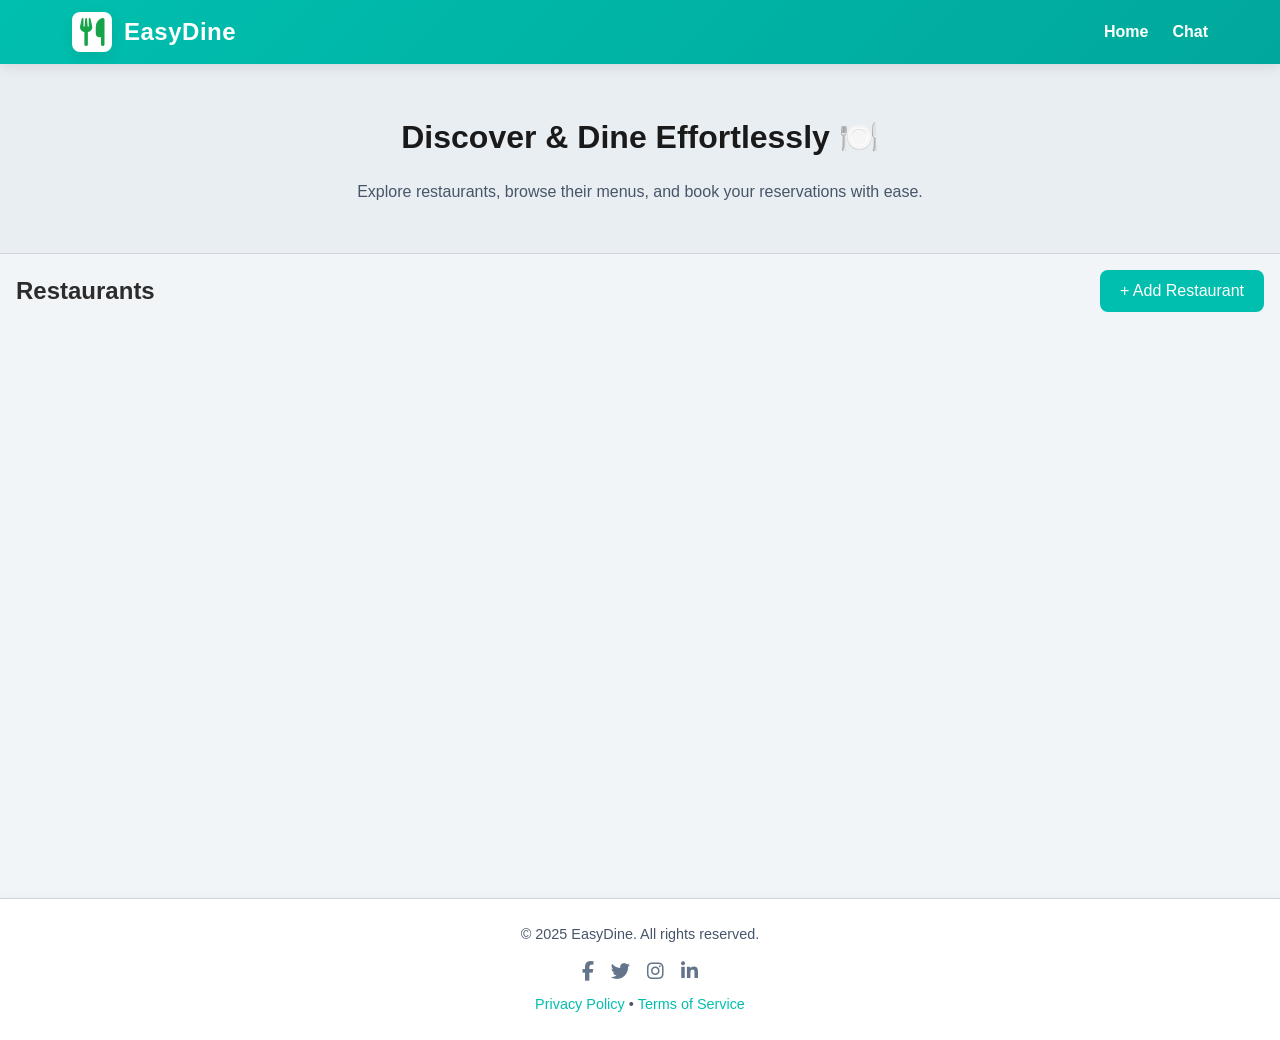
==== frontend/index.html @ e1ac625e "Initial commit" ====
<!DOCTYPE html>
<html lang="en">

<head>
  <meta charset="utf-8" />
  <meta name="viewport" content="width=device-width,initial-scale=1" />
  <title>EasyDine</title>

  <link rel="stylesheet" href="https://cdnjs.cloudflare.com/ajax/libs/font-awesome/6.5.0/css/all.min.css" />
  <link rel="stylesheet" href="./styles/main.css" />
</head>

<body>
  <header>
    <div class="header-container">
      <div class="logo">
        <i class="fa-solid logo-img fa-utensils"></i>
        <h1>EasyDine</h1>
      </div>
      <nav>
        <ul class="nav-links">
          <li><a href="#">Home</a></li>
          <li><a href="./pages/chat.html">Chat</a></li>
        </ul>
      </nav>
    </div>
  </header>

  <main class="content">
    <section class="hero">
      <h2>Discover & Dine Effortlessly 🍽️</h2>
      <p>Explore restaurants, browse their menus, and book your reservations with ease.</p>
    </section>

    <div class="action-bar">
      <h2>Restaurants</h2>
      <button id="add-restaurant-btn">+ Add Restaurant</button>
    </div>

    <div id="restaurants" class="restaurants-grid">
      <!-- Restaurants render here -->
    </div>
  </main>

  <!-- Restaurant Creation Modal -->
  <div id="restaurant-modal" class="modal hidden">
    <div class="modal-content">
      <h3>Add New Restaurant</h3>
      <form id="restaurant-form">
        <label>Name</label>
        <input type="text" id="resto-name" required placeholder="Restaurant Name" />

        <label>Location</label>
        <input type="text" id="resto-location" required placeholder="City or Address" />

        <label>Cuisine Type</label>
        <input type="text" id="resto-cuisine" required placeholder="e.g., Italian, Indian" />

        <label>Rating</label>
        <input type="number" step="0.1" min="0" max="5" id="resto-rating" placeholder="4.5" />

        <div class="modal-actions">
          <button type="submit">Save</button>
          <button type="button" id="cancel-modal-btn" class="cancel">Cancel</button>
        </div>
      </form>
    </div>
  </div>

  <footer>
    <div class="footer-content">
      <div>© 2025 EasyDine. All rights reserved.</div>
      <div class="footer-icons">
        <i class="fa-brands fa-facebook-f"></i>
        <i class="fa-brands fa-twitter"></i>
        <i class="fa-brands fa-instagram"></i>
        <i class="fa-brands fa-linkedin-in"></i>
      </div>
      <div>
        <a href="#">Privacy Policy</a> • <a href="#">Terms of Service</a>
      </div>
    </div>
  </footer>

  <!-- Edit Restaurant Modal -->
<div id="editModal" class="modal-overlay" style="display:none;">
  <div class="modal-content">
    <h2>Edit Restaurant</h2>
    <form id="editForm">     
      <label>Name</label>
      <input type="text" id="edit-name" required />

      <label>Location</label>
      <input type="text" id="edit-location" required />

      <label>Cuisine Type</label>
      <input type="text" id="edit-cuisine" required />

      <label>Rating</label>
      <input type="number" id="edit-rating" step="0.1" min="0" max="5" />

      <div class="modal-actions">
        <button type="submit" class="save-btn">Save</button>
        <button type="button" class="cancel-btn">Cancel</button>
      </div>
    </form>
  </div>
</div>

  <script type="module" src="./scripts/main.js"></script>
</body>

</html>
---- frontend/styles/main.css ----
/* CSS variables for colors and common values */
:root {
  /* Backgrounds & Surfaces */
  --color-bg: #f2f5f7;
  --color-surface: #ffffff;
  --color-assistant-bg: #e9eef2;
  --color-muted-2: #f4f5f7;

  /* Text Colors */
  --color-text: #2c2c2c;
  --color-text-strong: #111111;
  --color-heading: #1a1a1a;
  --color-muted: #64748b;
  /* slightly bluish for elegance */
  --color-muted-dark: #475569;

  /* Primary / Accent Colors */
  --color-primary: #00bfae;
  --color-primary-soft: #00a89b;
  --color-accent: #16a34a;
  /* fresh green accent */
  --color-success: #22c55e;

  /* Border & Shadow */
  --color-border: #d1d5db;
  --color-border-light: #e5e7eb;
  --shadow-1: 0 4px 14px rgba(0, 0, 0, 0.08);

  /* Misc */
  --color-white: #ffffff;
}

* {
  margin: 0;
  padding: 0;
  box-sizing: border-box;
  scrollbar-width: thin;
  scrollbar-color: var(--color-primary) var(--color-muted-2);
}

::-webkit-scrollbar {
  width: 10px;
  height: 10px;
}

::-webkit-scrollbar-track {
  background: var(--color-muted-2);
  border-radius: 10px;
}

::-webkit-scrollbar-thumb {
  background-color: var(--color-primary);
  border-radius: 10px;
  border: 2px solid var(--color-border);
  transition: background-color 0.3s ease;
}

::-webkit-scrollbar-thumb:hover {
  background-color: var(--color-primary-soft);
}

html {
  scroll-behavior: smooth;
}

body {
  font-family: Arial, sans-serif;
  line-height: 1.6;
  height: 100svh;
  background-color: var(--color-bg);
  color: var(--color-text);
  overflow: auto;
}

/* Header styles */
header {
  background: linear-gradient(135deg, var(--color-primary), var(--color-primary-soft));
  color: var(--color-white);
  position: sticky;
  top: 0;
  width: 100%;
  z-index: 1000;
  box-shadow: 0 4px 12px rgba(0, 0, 0, 0.08);
}

.header-container {
  max-width: 1200px;
  margin: 0 auto;
  padding: 0.75rem 2rem;
  display: flex;
  align-items: center;
  justify-content: space-between;
}

/* Logo / Branding */
.logo {
  display: flex;
  align-items: center;
  gap: 0.75rem;
}

.logo-img {
  width: 40px;
  height: 40px;
  font-size: 28px;
  border-radius: 8px;
  color: var(--color-accent);
  background-color: var(--color-white);
  object-fit: contain;
  display: grid;
  place-items: center;
  box-shadow: var(--shadow-1);
}

.logo h1 {
  font-size: 1.5rem;
  font-weight: 700;
  letter-spacing: 0.5px;
}

/* Navigation Links */
nav ul.nav-links {
  list-style: none;
  display: flex;
  gap: 1.5rem;
}

nav ul.nav-links li a {
  text-decoration: none;
  color: var(--color-white);
  font-weight: 600;
  font-size: 1rem;
  position: relative;
  padding: 0.25rem 0;
  transition: color 0.3s ease;
}

/* Hover underline animation */
nav ul.nav-links li a::after {
  content: '';
  position: absolute;
  left: 0;
  bottom: -4px;
  width: 0;
  height: 2px;
  background-color: var(--color-white);
  transition: width 0.3s ease;
}

nav ul.nav-links li a:hover::after {
  width: 100%;
}

/* Main content styles */
main {
  min-height: calc(100vh - 66px);
  display: flex;
  flex-direction: column;
  background-color: var(--color-bg);
}

.hero {
  text-align: center;
  padding: 3rem 1rem;
  background: var(--color-assistant-bg);
  border-bottom: 1px solid var(--color-border);
}

.hero h2 {
  color: var(--color-heading);
  font-size: 2rem;
  margin-bottom: 1rem;
}

.hero p {
  color: var(--color-muted-dark);
  font-size: 1rem;
  max-width: 600px;
  margin: 0 auto;
}

.content {
  max-width: 1440px;
  margin: auto;
}

.action-bar {
  display: flex;
  justify-content: space-between;
  align-items: center;
  padding: 1rem;
}

button {
  background-color: var(--color-primary);
  color: var(--color-white);
  border: none;
  padding: 0.75rem 1.25rem;
  border-radius: 0.5rem;
  cursor: pointer;
  font-size: 1rem;
  transition: background-color 0.2s;
}

button:hover {
  background-color: var(--color-primary-soft);
}

.restaurants-grid {
  display: grid;
  padding: 1rem 2rem;
  grid-template-columns: repeat(auto-fill, minmax(330px, 1fr));
  gap: 1.5rem;
}

.restaurant-card {
  background-color: var(--color-surface);
  border-radius: 1rem;
  box-shadow: var(--shadow-1);
  padding: 1.2rem;
  transition: all 0.25s ease;
  cursor: pointer;
  display: flex;
  flex-direction: column;
  justify-content: space-between;
}

.restaurant-card:hover {
  transform: translateY(-0.3rem);
  box-shadow: 0 6px 16px rgba(0, 0, 0, 0.12);
}

.restaurant-header {
  display: flex;
  justify-content: space-between;
  align-items: center;
  margin-bottom: 0.6rem;
}

.restaurant-name {
  font-size: 1.2rem;
  color: var(--color-heading);
  font-weight: 600;
  display: flex;
  align-items: center;
  gap: 0.5rem;
}

.restaurant-rating {
  background-color: var(--color-accent);
  color: var(--color-white);
  padding: 0.3rem 0.7rem;
  border-radius: 1rem;
  font-weight: 600;
  font-size: 0.9rem;
  display: flex;
  align-items: center;
  gap: 0.3rem;
  box-shadow: inset 0 0 4px rgba(255, 255, 255, 0.3);
}

.restaurant-details {
  margin-top: 0.5rem;
}

.restaurant-info {
  color: var(--color-muted-dark);
  font-size: 0.95rem;
  margin-top: 0.4rem;
  display: flex;
  align-items: center;
  gap: 0.5rem;
}

.restaurant-info i {
  color: var(--color-primary);
  font-size: 1rem;
}

.details {
  margin-top: 2rem;
  padding: 1.5rem;
  background: var(--color-surface);
  border-radius: 0.75rem;
  box-shadow: var(--shadow-1);
}

.details h3 {
  margin-bottom: 0.5rem;
  color: var(--color-heading);
}

.restaurant-actions {
  display: flex;
  gap: 8px;
  margin-top: 10px;
}

.restaurant-actions button {
  background-color: #f5f5f5;
  color: var(--color-text);
  border: none;
  padding: 6px 10px;
  border-radius: 6px;
  cursor: pointer;
  font-size: 0.9em;
  transition: background-color 0.2s;
}

.restaurant-actions .edit-btn:hover {
  background-color: #ffca28;
}

.restaurant-actions .delete-btn:hover {
  background-color: #ef5350;
  color: white;
}

.modal-overlay {
  position: fixed;
  top: 0;
  left: 0;
  width: 100%;
  height: 100%;
  background: rgba(0,0,0,0.5);
  display: flex;
  align-items: center;
  justify-content: center;
  z-index: 1000;
}

.modal-content {
  background: white;
  padding: 20px 25px;
  border-radius: 10px;
  width: 350px;
  box-shadow: 0 4px 12px rgba(0,0,0,0.2);
  animation: fadeIn 0.2s ease-in;
}

.modal-content h2 {
  margin-bottom: 15px;
  text-align: center;
}

.modal-content label {
  font-weight: bold;
  margin-top: 10px;
  display: block;
}

.modal-content input {
  width: 100%;
  padding: 6px 8px;
  margin-top: 4px;
  border: 1px solid #ccc;
  border-radius: 5px;
}

.modal-actions {
  display: flex;
  justify-content: space-between;
  margin-top: 20px;
}

.save-btn, .cancel-btn {
  padding: 8px 12px;
  border: none;
  border-radius: 6px;
  cursor: pointer;
}

.save-btn {
  background-color: #4CAF50;
  color: white;
}

.cancel-btn {
  background-color: #ccc;
}

@keyframes fadeIn {
  from { opacity: 0; transform: scale(0.95); }
  to { opacity: 1; transform: scale(1); }
}

.modal {
  position: fixed;
  top: 0;
  left: 0;
  width: 100%;
  height: 100%;
  background-color: rgba(0, 0, 0, 0.4);
  display: flex;
  justify-content: center;
  align-items: center;
  z-index: 100;
}

.modal-content {
  background-color: var(--color-surface);
  padding: 2rem;
  border-radius: 0.75rem;
  box-shadow: var(--shadow-1);
  width: 90%;
  max-width: 400px;
}

.modal-content h3 {
  margin-bottom: 1rem;
  color: var(--color-heading);
}

.modal-content label {
  display: block;
  margin-top: 0.75rem;
  font-size: 0.9rem;
  color: var(--color-muted-dark);
}

.modal-content input,
.modal-content textarea {
  width: 100%;
  padding: 0.5rem;
  margin-top: 0.25rem;
  border: 1px solid var(--color-border);
  border-radius: 0.4rem;
}

.modal-actions {
  display: flex;
  justify-content: flex-end;
  margin-top: 1.5rem;
  gap: 1rem;
}

.modal-actions .cancel {
  background-color: var(--color-muted);
}

.hidden {
  display: none;
}

/* ===== Footer Styles ===== */
footer {
  background-color: var(--color-surface);
  color: var(--color-muted-dark);
  border-top: 1px solid var(--color-border);
  text-align: center;
  padding: 1.5rem 0;
  font-size: 0.9rem;
  box-shadow: var(--shadow-1);
}

footer a {
  color: var(--color-primary);
  text-decoration: none;
  font-weight: 500;
  transition: color 0.3s ease;
}

footer a:hover {
  color: var(--color-primary-soft);
}

footer .footer-content {
  display: flex;
  flex-direction: column;
  align-items: center;
  gap: 0.5rem;
}

footer .footer-icons {
  margin-top: 0.5rem;
}

footer .footer-icons i {
  margin: 0 0.4rem;
  font-size: 1.2rem;
  color: var(--color-muted);
  transition: color 0.3s ease, transform 0.3s ease;
  cursor: pointer;
}

footer .footer-icons i:hover {
  color: var(--color-primary);
  transform: translateY(-2px);
}
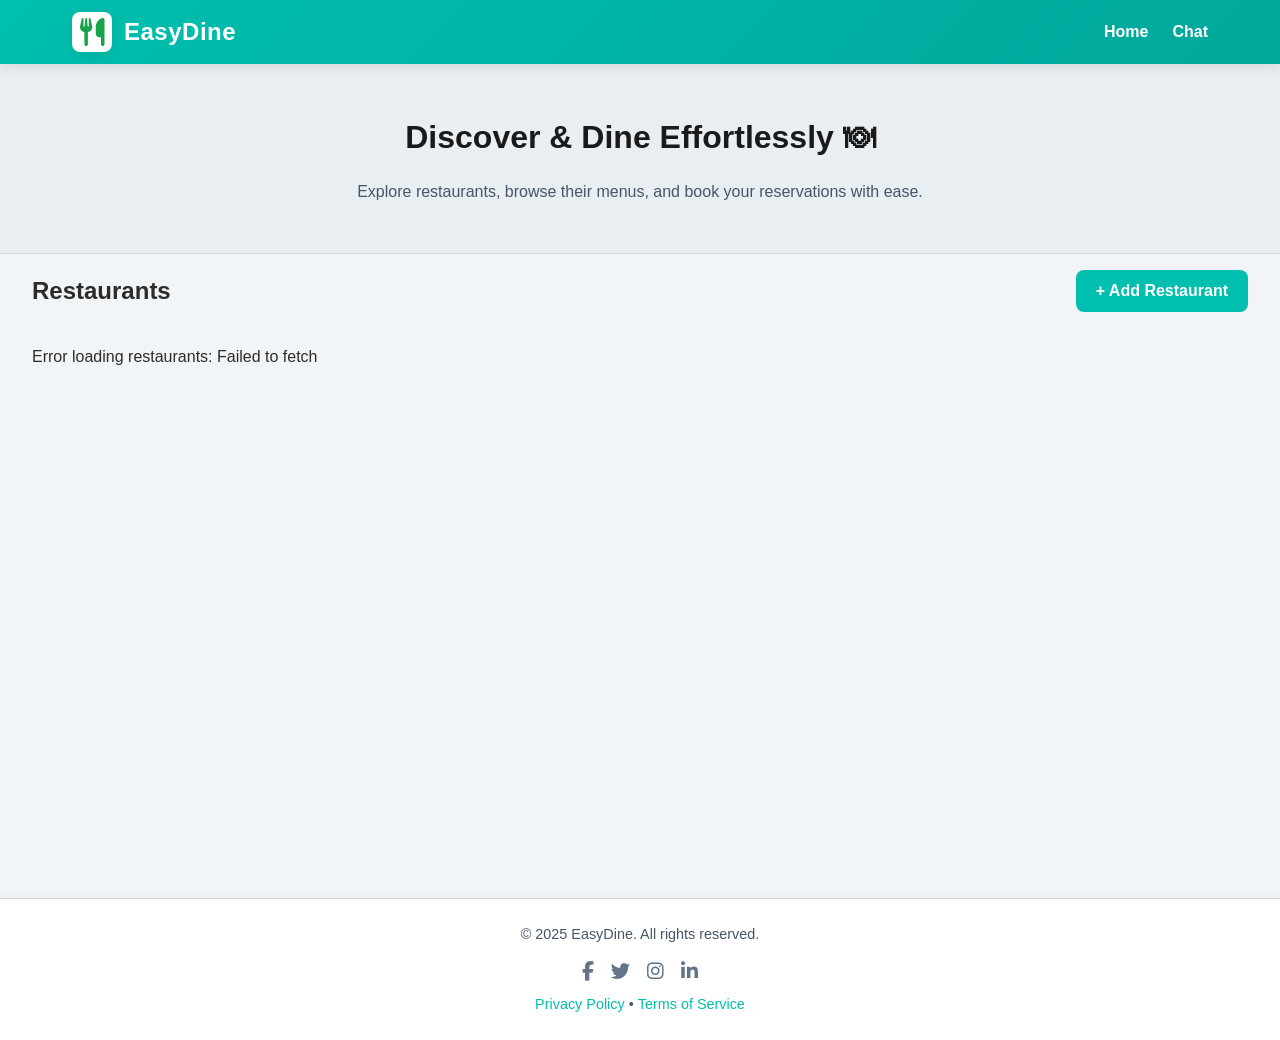
==== commit 13e59e23: "initial commit" ====
--- a/frontend/index.html
+++ b/frontend/index.html
@@ -13,13 +13,13 @@
 <body>
   <header>
     <div class="header-container">
-      <div class="logo">
+      <a href="/" class="logo">
         <i class="fa-solid logo-img fa-utensils"></i>
         <h1>EasyDine</h1>
-      </div>
+      </a>
       <nav>
         <ul class="nav-links">
-          <li><a href="#">Home</a></li>
+          <li><a href="./index.html">Home</a></li>
           <li><a href="./pages/chat.html">Chat</a></li>
         </ul>
       </nav>
@@ -28,7 +28,7 @@
 
   <main class="content">
     <section class="hero">
-      <h2>Discover & Dine Effortlessly 🍽️</h2>
+      <h2>Discover & Dine Effortlessly 🍽</h2>
       <p>Explore restaurants, browse their menus, and book your reservations with ease.</p>
     </section>
 
@@ -38,11 +38,9 @@
     </div>
 
     <div id="restaurants" class="restaurants-grid">
-      <!-- Restaurants render here -->
-    </div>
+      </div>
   </main>
 
-  <!-- Restaurant Creation Modal -->
   <div id="restaurant-modal" class="modal hidden">
     <div class="modal-content">
       <h3>Add New Restaurant</h3>
@@ -82,32 +80,6 @@
     </div>
   </footer>
 
-  <!-- Edit Restaurant Modal -->
-<div id="editModal" class="modal-overlay" style="display:none;">
-  <div class="modal-content">
-    <h2>Edit Restaurant</h2>
-    <form id="editForm">     
-      <label>Name</label>
-      <input type="text" id="edit-name" required />
-
-      <label>Location</label>
-      <input type="text" id="edit-location" required />
-
-      <label>Cuisine Type</label>
-      <input type="text" id="edit-cuisine" required />
-
-      <label>Rating</label>
-      <input type="number" id="edit-rating" step="0.1" min="0" max="5" />
-
-      <div class="modal-actions">
-        <button type="submit" class="save-btn">Save</button>
-        <button type="button" class="cancel-btn">Cancel</button>
-      </div>
-    </form>
-  </div>
-</div>
-
-  <script type="module" src="./scripts/main.js"></script>
+ <script type="module" src="./scripts/main.js"></script>
 </body>
-
 </html>
--- a/frontend/styles/main.css
+++ b/frontend/styles/main.css
@@ -97,6 +97,8 @@
   display: flex;
   align-items: center;
   gap: 0.75rem;
+  text-decoration: none;
+  color: var(--color-white);
 }
 
 .logo-img {
@@ -182,16 +184,18 @@
 .content {
   max-width: 1440px;
   margin: auto;
+  width: 100%;
 }
 
 .action-bar {
   display: flex;
   justify-content: space-between;
   align-items: center;
-  padding: 1rem;
-}
-
-button {
+  padding: 1rem 2rem;
+}
+
+button,
+#add-restaurant-btn {
   background-color: var(--color-primary);
   color: var(--color-white);
   border: none;
@@ -199,10 +203,12 @@
   border-radius: 0.5rem;
   cursor: pointer;
   font-size: 1rem;
+  font-weight: 600;
   transition: background-color 0.2s;
 }
 
-button:hover {
+button:hover,
+#add-restaurant-btn:hover {
   background-color: var(--color-primary-soft);
 }
 
@@ -275,6 +281,8 @@
 .restaurant-info i {
   color: var(--color-primary);
   font-size: 1rem;
+  width: 16px;
+  text-align: center;
 }
 
 .details {
@@ -464,14 +472,14 @@
   color: var(--color-primary-soft);
 }
 
-footer .footer-content {
+.footer-content {
   display: flex;
   flex-direction: column;
   align-items: center;
   gap: 0.5rem;
 }
 
-footer .footer-icons {
+.footer-icons {
   margin-top: 0.5rem;
 }
 
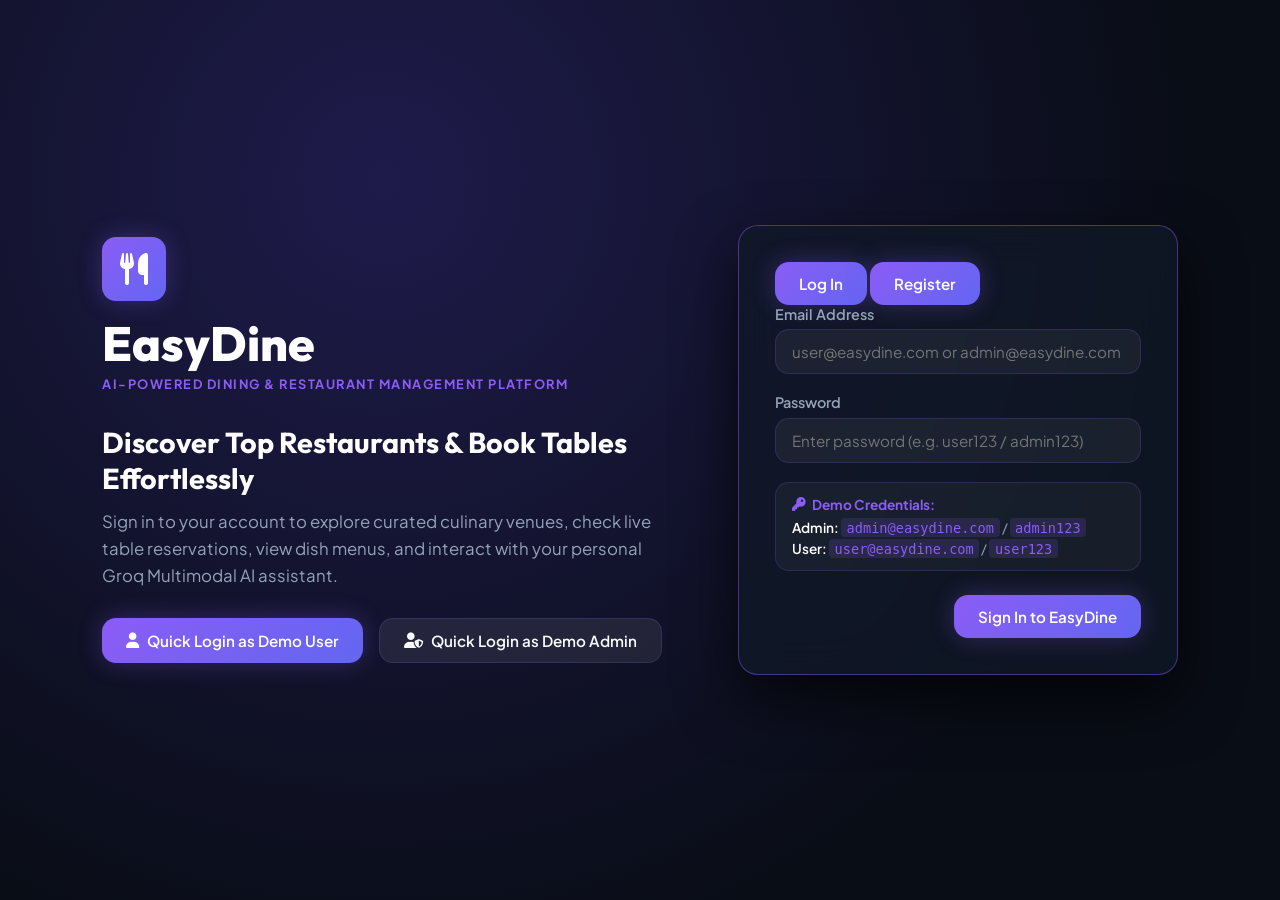
==== commit 52112f4d: "Migrate Google ADK to Groq API, add Left Sidebar Dashboard, Landing Gate Auth, Multimodal Voice Chat" ====
--- a/frontend/index.html
+++ b/frontend/index.html
@@ -3,83 +3,422 @@
 
 <head>
   <meta charset="utf-8" />
-  <meta name="viewport" content="width=device-width,initial-scale=1" />
-  <title>EasyDine</title>
+  <meta name="viewport" content="width=device-width, initial-scale=1" />
+  <title>EasyDine — Discover, Reserve & Dine with AI</title>
+
+  <!-- Google Fonts -->
+  <link rel="preconnect" href="https://fonts.googleapis.com">
+  <link rel="preconnect" href="https://fonts.gstatic.com" crossorigin>
+  <link href="https://fonts.googleapis.com/css2?family=Outfit:wght@400;500;600;700;800&family=Plus+Jakarta+Sans:wght@400;500;600;700&display=swap" rel="stylesheet">
 
   <link rel="stylesheet" href="https://cdnjs.cloudflare.com/ajax/libs/font-awesome/6.5.0/css/all.min.css" />
   <link rel="stylesheet" href="./styles/main.css" />
 </head>
 
-<body>
-  <header>
-    <div class="header-container">
-      <a href="/" class="logo">
-        <i class="fa-solid logo-img fa-utensils"></i>
+<body class="dashboard-body">
+
+  <!-- ==================== 1. LANDING & LOGIN ENTRANCE GATE ==================== -->
+  <div id="landing-gate-section" class="landing-gate-container">
+    <div class="landing-hero-content">
+      <div class="landing-brand">
+        <div class="logo-icon-wrapper large-logo">
+          <i class="fa-solid fa-utensils logo-img"></i>
+        </div>
         <h1>EasyDine</h1>
-      </a>
-      <nav>
-        <ul class="nav-links">
-          <li><a href="./index.html">Home</a></li>
-          <li><a href="./pages/chat.html">Chat</a></li>
-        </ul>
-      </nav>
+        <p class="landing-tagline">AI-POWERED DINING & RESTAURANT MANAGEMENT PLATFORM</p>
+      </div>
+
+      <div class="landing-intro">
+        <h2>Discover Top Restaurants & Book Tables Effortlessly</h2>
+        <p>Sign in to your account to explore curated culinary venues, check live table reservations, view dish menus, and interact with your personal Groq Multimodal AI assistant.</p>
+        
+        <div class="quick-demo-buttons">
+          <button type="button" id="quick-demo-user-btn" class="btn-primary">
+            <i class="fa-solid fa-user"></i> Quick Login as Demo User
+          </button>
+          <button type="button" id="quick-demo-admin-btn" class="btn-secondary">
+            <i class="fa-solid fa-user-shield"></i> Quick Login as Demo Admin
+          </button>
+        </div>
+      </div>
     </div>
-  </header>
-
-  <main class="content">
-    <section class="hero">
-      <h2>Discover & Dine Effortlessly 🍽</h2>
-      <p>Explore restaurants, browse their menus, and book your reservations with ease.</p>
-    </section>
-
-    <div class="action-bar">
-      <h2>Restaurants</h2>
-      <button id="add-restaurant-btn">+ Add Restaurant</button>
-    </div>
-
-    <div id="restaurants" class="restaurants-grid">
-      </div>
-  </main>
-
-  <div id="restaurant-modal" class="modal hidden">
-    <div class="modal-content">
-      <h3>Add New Restaurant</h3>
-      <form id="restaurant-form">
-        <label>Name</label>
-        <input type="text" id="resto-name" required placeholder="Restaurant Name" />
-
-        <label>Location</label>
-        <input type="text" id="resto-location" required placeholder="City or Address" />
-
-        <label>Cuisine Type</label>
-        <input type="text" id="resto-cuisine" required placeholder="e.g., Italian, Indian" />
-
-        <label>Rating</label>
-        <input type="number" step="0.1" min="0" max="5" id="resto-rating" placeholder="4.5" />
-
+
+    <!-- Embedded Auth Card -->
+    <div class="landing-auth-card">
+      <div class="auth-tabs">
+        <button type="button" id="gate-tab-login" class="auth-tab active">Log In</button>
+        <button type="button" id="gate-tab-signup" class="auth-tab">Register</button>
+      </div>
+
+      <!-- Login Form -->
+      <form id="gate-login-form">
+        <div class="form-group">
+          <label for="gate-login-email">Email Address</label>
+          <input type="email" id="gate-login-email" required placeholder="user@easydine.com or admin@easydine.com" />
+        </div>
+        <div class="form-group">
+          <label for="gate-login-password">Password</label>
+          <input type="password" id="gate-login-password" required placeholder="Enter password (e.g. user123 / admin123)" />
+        </div>
+        <div class="demo-credentials-box">
+          <div class="cred-title"><i class="fa-solid fa-key"></i> Demo Credentials:</div>
+          <div class="cred-row">
+            <span class="cred-label">Admin:</span> <code>admin@easydine.com</code> / <code>admin123</code>
+          </div>
+          <div class="cred-row">
+            <span class="cred-label">User:</span> <code>user@easydine.com</code> / <code>user123</code>
+          </div>
+        </div>
         <div class="modal-actions">
-          <button type="submit">Save</button>
-          <button type="button" id="cancel-modal-btn" class="cancel">Cancel</button>
+          <button type="submit" class="btn-primary w-100">Sign In to EasyDine</button>
+        </div>
+      </form>
+
+      <!-- Signup Form -->
+      <form id="gate-signup-form" class="hidden">
+        <div class="form-group">
+          <label for="gate-signup-name">Full Name</label>
+          <input type="text" id="gate-signup-name" required placeholder="John Doe" />
+        </div>
+        <div class="form-group">
+          <label for="gate-signup-email">Email Address</label>
+          <input type="email" id="gate-signup-email" required placeholder="your.email@domain.com" />
+        </div>
+        <div class="form-group">
+          <label for="gate-signup-password">Password</label>
+          <input type="password" id="gate-signup-password" required placeholder="Choose password" />
+        </div>
+        <div class="form-group">
+          <label for="gate-signup-role">Account Type</label>
+          <select id="gate-signup-role" class="form-select">
+            <option value="user">User (Customer & Diner)</option>
+            <option value="admin">Admin (Restaurant Manager)</option>
+          </select>
+        </div>
+        <div class="modal-actions">
+          <button type="submit" class="btn-primary w-100">Create Account</button>
         </div>
       </form>
     </div>
   </div>
 
-  <footer>
-    <div class="footer-content">
-      <div>© 2025 EasyDine. All rights reserved.</div>
-      <div class="footer-icons">
-        <i class="fa-brands fa-facebook-f"></i>
-        <i class="fa-brands fa-twitter"></i>
-        <i class="fa-brands fa-instagram"></i>
-        <i class="fa-brands fa-linkedin-in"></i>
-      </div>
-      <div>
-        <a href="#">Privacy Policy</a> • <a href="#">Terms of Service</a>
-      </div>
+
+  <!-- ==================== 2. MAIN DASHBOARD WORKSPACE (AUTHENTICATED) ==================== -->
+  <div id="dashboard-workspace-wrapper" class="dashboard-container hidden">
+    
+    <!-- Persistent Left Sidebar Navigation -->
+    <aside class="dashboard-sidebar">
+      <div class="sidebar-brand">
+        <div class="logo-icon-wrapper">
+          <i class="fa-solid fa-utensils logo-img"></i>
+        </div>
+        <div class="brand-text">
+          <h1>EasyDine</h1>
+          <span class="brand-tag">DINE & AI MANAGER</span>
+        </div>
+      </div>
+
+      <nav class="sidebar-menu">
+        <div class="menu-label">MAIN NAVIGATION</div>
+        <button class="sidebar-nav-btn active" data-tab="tab-overview">
+          <i class="fa-solid fa-gauge-high"></i>
+          <span>Dashboard</span>
+        </button>
+        <button class="sidebar-nav-btn" data-tab="tab-restaurants">
+          <i class="fa-solid fa-utensils"></i>
+          <span>Restaurants</span>
+        </button>
+        <button class="sidebar-nav-btn" data-tab="tab-bookings">
+          <i class="fa-solid fa-calendar-days"></i>
+          <span>Bookings</span>
+        </button>
+        <button class="sidebar-nav-btn" data-tab="tab-analytics">
+          <i class="fa-solid fa-chart-pie"></i>
+          <span>Analytics</span>
+        </button>
+
+        <div class="menu-label" style="margin-top: 1.5rem;">AI INTEGRATION</div>
+        <a href="./pages/chat.html" class="sidebar-nav-btn sidebar-ai-btn">
+          <i class="fa-solid fa-comments"></i>
+          <span>AI Assistant</span>
+          <span class="pulse-dot"></span>
+        </a>
+      </nav>
+
+      <!-- Sidebar User Profile Footer -->
+      <div class="sidebar-footer">
+        <div id="auth-nav-container">
+          <!-- Auth Badge loaded dynamically -->
+        </div>
+      </div>
+    </aside>
+
+    <!-- Main Workspace Container -->
+    <main class="dashboard-workspace">
+      
+      <!-- Top Workspace Bar -->
+      <header class="top-bar">
+        <div class="top-bar-title">
+          <h2 id="current-view-title">Overview Dashboard</h2>
+          <span class="top-bar-sub" id="current-view-sub">Real-time restaurant metrics & reservations</span>
+        </div>
+        <div class="top-bar-actions" style="display: flex; gap: 0.75rem; align-items: center;">
+          <div id="top-bar-auth-container">
+            <!-- Rendered dynamically -->
+          </div>
+          <button id="add-restaurant-btn" class="btn-primary admin-only" style="display: none;">
+            <i class="fa-solid fa-plus"></i> Add Restaurant
+          </button>
+        </div>
+      </header>
+
+      <!-- Tab Pane 1: Overview Dashboard -->
+      <section id="tab-overview" class="tab-pane active">
+        <div class="hero-banner">
+          <div class="hero-content">
+            <div class="hero-badge"><i class="fa-solid fa-sparkles"></i> AI Powered Assistant Ready</div>
+            <h2>Welcome to EasyDine Executive Suite</h2>
+            <p>Monitor dining operations, explore culinary venues, check live table bookings, and leverage conversational AI.</p>
+          </div>
+        </div>
+
+        <div class="stats-row">
+          <div class="stat-card">
+            <div class="stat-icon icon-violet"><i class="fa-solid fa-store"></i></div>
+            <div class="stat-info">
+              <span class="stat-value" id="stat-resto-count">--</span>
+              <span class="stat-label">Restaurants</span>
+            </div>
+          </div>
+          <div class="stat-card">
+            <div class="stat-icon icon-emerald"><i class="fa-solid fa-calendar-check"></i></div>
+            <div class="stat-info">
+              <span class="stat-value" id="stat-bookings-count">--</span>
+              <span class="stat-label">Active Bookings</span>
+            </div>
+          </div>
+          <div class="stat-card">
+            <div class="stat-icon icon-amber"><i class="fa-solid fa-robot"></i></div>
+            <div class="stat-info">
+              <span class="stat-value">Groq Llama 3.3</span>
+              <span class="stat-label">Multimodal Voice AI</span>
+            </div>
+          </div>
+        </div>
+
+        <!-- Featured Restaurants Preview Grid -->
+        <div class="overview-section" style="margin-top: 2.5rem;">
+          <div class="section-heading-row">
+            <h3><i class="fa-solid fa-fire text-violet"></i> Featured Restaurants Overview</h3>
+            <button class="btn-secondary btn-sm" onclick="document.querySelector('.sidebar-nav-btn[data-tab=tab-restaurants]').click()">View All <i class="fa-solid fa-arrow-right"></i></button>
+          </div>
+          <div id="overview-restaurants" class="restaurants-grid" style="margin-top: 1rem;">
+            <!-- Rendered dynamically -->
+          </div>
+        </div>
+
+        <!-- Recent Bookings Preview Grid -->
+        <div class="overview-section" style="margin-top: 2.5rem;">
+          <div class="section-heading-row">
+            <h3><i class="fa-solid fa-calendar-days text-emerald"></i> Recent Bookings Preview</h3>
+            <button class="btn-secondary btn-sm" onclick="document.querySelector('.sidebar-nav-btn[data-tab=tab-bookings]').click()">View All <i class="fa-solid fa-arrow-right"></i></button>
+          </div>
+          <div id="overview-reservations" class="reservations-grid" style="margin-top: 1rem;">
+            <!-- Rendered dynamically -->
+          </div>
+        </div>
+      </section>
+
+      <!-- Tab Pane 2: Restaurants Directory -->
+      <section id="tab-restaurants" class="tab-pane hidden">
+        <div class="filter-bar">
+          <div class="search-input-wrapper">
+            <i class="fa-solid fa-magnifying-glass search-icon"></i>
+            <input type="text" id="restaurant-search-input" placeholder="Search restaurant by name, location, or cuisine..." />
+          </div>
+          <div class="cuisine-filter-group">
+            <button class="filter-pill active" data-cuisine="all">All Cuisines</button>
+            <button class="filter-pill" data-cuisine="Italian">Italian</button>
+            <button class="filter-pill" data-cuisine="Indian">Indian</button>
+            <button class="filter-pill" data-cuisine="Mexican">Mexican</button>
+            <button class="filter-pill" data-cuisine="Chinese">Chinese</button>
+          </div>
+        </div>
+
+        <div id="restaurants" class="restaurants-grid">
+          <!-- Restaurant cards loaded dynamically -->
+        </div>
+      </section>
+
+      <!-- Tab Pane 3: Bookings & Reservations -->
+      <section id="tab-bookings" class="tab-pane hidden">
+        <div class="action-bar" style="margin-bottom: 1.25rem; display: flex; justify-content: space-between; align-items: center; flex-wrap: wrap; gap: 1rem;">
+          <div class="section-intro">
+            <h3><i class="fa-solid fa-calendar-days text-emerald"></i> Table Reservations Suite</h3>
+            <p>Interactive table bookings directory, guest management & reservation schedule</p>
+          </div>
+          <button id="open-booking-modal-btn" class="btn-primary">
+            <i class="fa-solid fa-calendar-plus"></i> Book a New Table
+          </button>
+        </div>
+
+        <!-- Interactive Search & Filter Bar for Bookings -->
+        <div class="filter-bar" style="margin-bottom: 1.5rem;">
+          <div class="search-input-wrapper">
+            <i class="fa-solid fa-magnifying-glass search-icon"></i>
+            <input type="text" id="booking-search-input" placeholder="Search booking by guest name, ID, or venue..." />
+          </div>
+          <div class="cuisine-filter-group">
+            <button class="booking-filter-pill active" data-filter="all">All Bookings</button>
+            <button class="booking-filter-pill" data-filter="today">Today's Reservations</button>
+            <button class="booking-filter-pill" data-filter="upcoming">Upcoming</button>
+            <button class="booking-filter-pill" data-filter="large">Large Groups (4+)</button>
+          </div>
+        </div>
+
+        <div id="reservations-list-container" class="reservations-grid">
+          <!-- Reservation cards loaded dynamically -->
+        </div>
+      </section>
+
+      <!-- Tab Pane 4: System Analytics & Insights -->
+      <section id="tab-analytics" class="tab-pane hidden">
+        <div class="analytics-grid">
+          <div class="analytics-card">
+            <div class="analytics-card-header">
+              <i class="fa-solid fa-trophy text-amber"></i>
+              <h3>Top Rated Restaurant</h3>
+            </div>
+            <div class="analytics-card-body" id="analytics-top-rated">
+              <p class="placeholder-text">Loading insights...</p>
+            </div>
+          </div>
+
+          <div class="analytics-card">
+            <div class="analytics-card-header">
+              <i class="fa-solid fa-clock-rotate-left text-violet"></i>
+              <h3>Recently Added Venue</h3>
+            </div>
+            <div class="analytics-card-body" id="analytics-recent-resto">
+              <p class="placeholder-text">Loading insights...</p>
+            </div>
+          </div>
+
+          <div class="analytics-card">
+            <div class="analytics-card-header">
+              <i class="fa-solid fa-fire text-emerald"></i>
+              <h3>Category Highlight</h3>
+            </div>
+            <div class="analytics-card-body" id="analytics-category">
+              <p class="placeholder-text">Loading insights...</p>
+            </div>
+          </div>
+        </div>
+      </section>
+
+    </main>
+  </div>
+
+  <!-- Add Restaurant Modal Dialog (Admin Only) -->
+  <div id="restaurant-modal" class="modal hidden">
+    <div class="modal-overlay"></div>
+    <div class="modal-content">
+      <div class="modal-header">
+        <h3><i class="fa-solid fa-utensils"></i> Add New Restaurant</h3>
+        <button type="button" class="close-modal-icon" id="close-modal-icon">&times;</button>
+      </div>
+      <form id="restaurant-form">
+        <div class="form-group">
+          <label for="resto-name">Restaurant Name</label>
+          <input type="text" id="resto-name" required placeholder="e.g. Italian Bistro" />
+        </div>
+
+        <div class="form-group">
+          <label for="resto-location">Location</label>
+          <input type="text" id="resto-location" required placeholder="City, State or Address" />
+        </div>
+
+        <div class="form-group">
+          <label for="resto-cuisine">Cuisine Type</label>
+          <input type="text" id="resto-cuisine" required placeholder="e.g. Italian, Continental, Indian" />
+        </div>
+
+        <div class="form-group">
+          <label for="resto-rating">Rating (0 - 5)</label>
+          <input type="number" step="0.1" min="0" max="5" id="resto-rating" placeholder="4.5" />
+        </div>
+
+        <div class="modal-actions">
+          <button type="submit" class="btn-primary">Save Restaurant</button>
+          <button type="button" id="cancel-modal-btn" class="btn-secondary cancel">Cancel</button>
+        </div>
+      </form>
     </div>
-  </footer>
-
- <script type="module" src="./scripts/main.js"></script>
+  </div>
+
+  <!-- Restaurant Menu Items Modal -->
+  <div id="menu-modal" class="modal hidden">
+    <div class="modal-overlay"></div>
+    <div class="modal-content menu-modal-content">
+      <div class="modal-header">
+        <div>
+          <h3 id="menu-modal-title"><i class="fa-solid fa-utensils text-violet"></i> Restaurant Menu</h3>
+          <p id="menu-modal-subtitle" class="subtext">Available dishes & pricing</p>
+        </div>
+        <button type="button" class="close-modal-icon" id="close-menu-modal">&times;</button>
+      </div>
+      
+      <div id="menu-items-list" class="menu-dishes-grid">
+        <!-- Dish items populated dynamically -->
+      </div>
+
+      <div class="modal-actions" style="margin-top: 1.5rem;">
+        <a href="./pages/chat.html" class="btn-primary"><i class="fa-solid fa-comments"></i> Order with AI Assistant</a>
+        <button type="button" id="close-menu-btn" class="btn-secondary">Close</button>
+      </div>
+    </div>
+  </div>
+
+  <!-- New Table Booking Modal -->
+  <div id="booking-modal" class="modal hidden">
+    <div class="modal-overlay"></div>
+    <div class="modal-content">
+      <div class="modal-header">
+        <h3><i class="fa-solid fa-calendar-plus text-emerald"></i> Book a Table Reservation</h3>
+        <button type="button" class="close-modal-icon" id="close-booking-modal">&times;</button>
+      </div>
+      <form id="booking-form">
+        <div class="form-group">
+          <label for="booking-resto-select">Select Restaurant</label>
+          <select id="booking-resto-select" class="form-select" required>
+            <!-- Populated dynamically -->
+          </select>
+        </div>
+
+        <div class="form-group">
+          <label for="booking-time">Reservation Date & Time</label>
+          <input type="datetime-local" id="booking-time" required />
+        </div>
+
+        <div class="form-group">
+          <label for="booking-guests">Number of Guests</label>
+          <input type="number" id="booking-guests" min="1" max="20" value="2" required />
+        </div>
+
+        <div class="form-group">
+          <label for="booking-user-id">Guest Name / User ID</label>
+          <input type="text" id="booking-user-id" placeholder="e.g. John Doe" required />
+        </div>
+
+        <div class="modal-actions">
+          <button type="submit" class="btn-primary">Confirm Reservation</button>
+          <button type="button" id="cancel-booking-btn" class="btn-secondary">Cancel</button>
+        </div>
+      </form>
+    </div>
+  </div>
+
+  <script type="module" src="./scripts/auth.js"></script>
+  <script type="module" src="./scripts/main.js"></script>
 </body>
 </html>
--- a/frontend/styles/main.css
+++ b/frontend/styles/main.css
@@ -1,497 +1,1247 @@
-/* CSS variables for colors and common values */
+/* EasyDine Premium Sidebar Dashboard Design System */
 :root {
-  /* Backgrounds & Surfaces */
-  --color-bg: #f2f5f7;
-  --color-surface: #ffffff;
-  --color-assistant-bg: #e9eef2;
-  --color-muted-2: #f4f5f7;
+  /* Typography */
+  --font-heading: 'Outfit', -apple-system, BlinkMacSystemFont, sans-serif;
+  --font-body: 'Plus Jakarta Sans', -apple-system, BlinkMacSystemFont, sans-serif;
+
+  /* Ultra-Premium Color Palette */
+  --color-bg: #090D16;
+  --color-bg-alt: #0F172A;
+  --color-surface: rgba(17, 24, 39, 0.75);
+  --color-surface-hover: rgba(30, 41, 59, 0.85);
+  --color-surface-solid: #1E293B;
+
+  /* Electric Violet, Mint Emerald & Amber Gradients */
+  --grad-primary: linear-gradient(135deg, #8B5CF6 0%, #6366F1 100%);
+  --grad-primary-hover: linear-gradient(135deg, #7C3AED 0%, #4F46E5 100%);
+  --grad-emerald: linear-gradient(135deg, #10B981 0%, #059669 100%);
+  --grad-amber: linear-gradient(135deg, #F59E0B 0%, #D97706 100%);
+  --grad-sidebar: linear-gradient(180deg, #0B0F1D 0%, #080B16 100%);
+
+  --color-primary: #8B5CF6;
+  --color-secondary: #6366F1;
+  --color-emerald: #10B981;
+  --color-amber: #F59E0B;
 
   /* Text Colors */
-  --color-text: #2c2c2c;
-  --color-text-strong: #111111;
-  --color-heading: #1a1a1a;
-  --color-muted: #64748b;
-  /* slightly bluish for elegance */
-  --color-muted-dark: #475569;
-
-  /* Primary / Accent Colors */
-  --color-primary: #00bfae;
-  --color-primary-soft: #00a89b;
-  --color-accent: #16a34a;
-  /* fresh green accent */
-  --color-success: #22c55e;
-
-  /* Border & Shadow */
-  --color-border: #d1d5db;
-  --color-border-light: #e5e7eb;
-  --shadow-1: 0 4px 14px rgba(0, 0, 0, 0.08);
-
-  /* Misc */
-  --color-white: #ffffff;
+  --color-text: #F8FAFC;
+  --color-text-muted: #94A3B8;
+  --color-text-dim: #64748B;
+  --color-heading: #FFFFFF;
+
+  /* Borders & Glows */
+  --border-glass: 1px solid rgba(139, 92, 246, 0.2);
+  --border-glass-hover: 1px solid rgba(139, 92, 246, 0.45);
+  --shadow-glass: 0 12px 35px rgba(0, 0, 0, 0.5);
+  --shadow-glow: 0 0 25px rgba(139, 92, 246, 0.3);
+  --shadow-emerald-glow: 0 0 25px rgba(16, 185, 129, 0.3);
+
+  /* Radius & Motion */
+  --radius-sm: 8px;
+  --radius-md: 14px;
+  --radius-lg: 20px;
+  --radius-full: 9999px;
+  --transition-fast: all 0.2s cubic-bezier(0.4, 0, 0.2, 1);
+  --transition-normal: all 0.3s cubic-bezier(0.4, 0, 0.2, 1);
 }
 
 * {
   margin: 0;
   padding: 0;
   box-sizing: border-box;
-  scrollbar-width: thin;
-  scrollbar-color: var(--color-primary) var(--color-muted-2);
-}
-
-::-webkit-scrollbar {
-  width: 10px;
-  height: 10px;
-}
-
-::-webkit-scrollbar-track {
-  background: var(--color-muted-2);
-  border-radius: 10px;
-}
-
-::-webkit-scrollbar-thumb {
-  background-color: var(--color-primary);
-  border-radius: 10px;
-  border: 2px solid var(--color-border);
-  transition: background-color 0.3s ease;
-}
-
-::-webkit-scrollbar-thumb:hover {
-  background-color: var(--color-primary-soft);
-}
-
-html {
-  scroll-behavior: smooth;
-}
-
-body {
-  font-family: Arial, sans-serif;
-  line-height: 1.6;
-  height: 100svh;
+}
+
+html, body {
+  height: 100%;
+  overflow: hidden;
+  font-family: var(--font-body);
   background-color: var(--color-bg);
   color: var(--color-text);
-  overflow: auto;
-}
-
-/* Header styles */
-header {
-  background: linear-gradient(135deg, var(--color-primary), var(--color-primary-soft));
-  color: var(--color-white);
-  position: sticky;
-  top: 0;
-  width: 100%;
-  z-index: 1000;
-  box-shadow: 0 4px 12px rgba(0, 0, 0, 0.08);
-}
-
-.header-container {
-  max-width: 1200px;
-  margin: 0 auto;
-  padding: 0.75rem 2rem;
-  display: flex;
-  align-items: center;
-  justify-content: space-between;
-}
-
-/* Logo / Branding */
-.logo {
-  display: flex;
-  align-items: center;
-  gap: 0.75rem;
-  text-decoration: none;
-  color: var(--color-white);
-}
-
-.logo-img {
-  width: 40px;
-  height: 40px;
-  font-size: 28px;
-  border-radius: 8px;
-  color: var(--color-accent);
-  background-color: var(--color-white);
-  object-fit: contain;
+}
+
+/* Custom Scrollbars */
+::-webkit-scrollbar {
+  width: 6px;
+  height: 6px;
+}
+::-webkit-scrollbar-track {
+  background: var(--color-bg);
+}
+::-webkit-scrollbar-thumb {
+  background: rgba(139, 92, 246, 0.3);
+  border-radius: var(--radius-full);
+}
+::-webkit-scrollbar-thumb:hover {
+  background: var(--color-primary);
+}
+
+/* Main Dashboard Container (Flex Row Layout) */
+.dashboard-container {
+  display: flex;
+  width: 100vw;
+  height: 100vh;
+  overflow: hidden;
+  background: radial-gradient(circle at 0% 0%, #1E1B4B 0%, #090D16 65%);
+}
+
+/* Persistent Left Sidebar Navigation */
+.dashboard-sidebar {
+  width: 280px;
+  flex-shrink: 0;
+  background: var(--grad-sidebar);
+  border-right: var(--border-glass);
+  display: flex;
+  flex-direction: column;
+  padding: 1.5rem 1.25rem;
+  z-index: 100;
+  box-shadow: 4px 0 25px rgba(0, 0, 0, 0.5);
+}
+
+.sidebar-brand {
+  display: flex;
+  align-items: center;
+  gap: 0.85rem;
+  padding-bottom: 1.5rem;
+  margin-bottom: 1.5rem;
+  border-bottom: var(--border-glass);
+}
+
+.logo-icon-wrapper {
+  width: 44px;
+  height: 44px;
+  border-radius: var(--radius-md);
+  background: var(--grad-primary);
   display: grid;
   place-items: center;
-  box-shadow: var(--shadow-1);
-}
-
-.logo h1 {
-  font-size: 1.5rem;
-  font-weight: 700;
-  letter-spacing: 0.5px;
-}
-
-/* Navigation Links */
-nav ul.nav-links {
-  list-style: none;
-  display: flex;
-  gap: 1.5rem;
-}
-
-nav ul.nav-links li a {
+  box-shadow: var(--shadow-glow);
+}
+
+.logo-img {
+  font-size: 1.3rem;
+  color: #FFFFFF;
+}
+
+.brand-text h1 {
+  font-family: var(--font-heading);
+  font-size: 1.45rem;
+  font-weight: 800;
+  color: #FFFFFF;
+  letter-spacing: -0.5px;
+  line-height: 1.1;
+}
+
+.brand-tag {
+  font-size: 0.65rem;
+  font-weight: 700;
+  color: var(--color-primary);
+  letter-spacing: 1px;
+}
+
+/* Sidebar Menu */
+.sidebar-menu {
+  flex: 1;
+  display: flex;
+  flex-direction: column;
+  gap: 0.4rem;
+  overflow-y: auto;
+}
+
+.menu-label {
+  font-size: 0.7rem;
+  font-weight: 700;
+  color: var(--color-text-dim);
+  letter-spacing: 1px;
+  margin-bottom: 0.4rem;
+  padding-left: 0.5rem;
+}
+
+.sidebar-nav-btn {
+  display: flex;
+  align-items: center;
+  gap: 0.85rem;
+  padding: 0.85rem 1rem;
+  background: transparent;
+  border: 1px solid transparent;
+  border-radius: var(--radius-md);
+  color: var(--color-text-muted);
+  font-family: var(--font-body);
+  font-size: 0.95rem;
+  font-weight: 600;
+  cursor: pointer;
   text-decoration: none;
-  color: var(--color-white);
-  font-weight: 600;
-  font-size: 1rem;
+  transition: var(--transition-fast);
+  width: 100%;
+  text-align: left;
   position: relative;
-  padding: 0.25rem 0;
-  transition: color 0.3s ease;
-}
-
-/* Hover underline animation */
-nav ul.nav-links li a::after {
+}
+
+.sidebar-nav-btn i {
+  font-size: 1.1rem;
+  width: 22px;
+  text-align: center;
+  transition: var(--transition-fast);
+}
+
+.sidebar-nav-btn:hover {
+  background: rgba(255, 255, 255, 0.05);
+  color: #FFFFFF;
+}
+
+.sidebar-nav-btn.active {
+  background: rgba(139, 92, 246, 0.15);
+  border-color: rgba(139, 92, 246, 0.4);
+  color: #FFFFFF;
+  box-shadow: inset 0 0 15px rgba(139, 92, 246, 0.15);
+}
+
+.sidebar-nav-btn.active i {
+  color: var(--color-primary);
+}
+
+.sidebar-ai-btn {
+  background: var(--grad-primary);
+  color: #FFFFFF !important;
+  box-shadow: var(--shadow-glow);
+  margin-top: 0.25rem;
+}
+
+.sidebar-ai-btn:hover {
+  background: var(--grad-primary-hover);
+  transform: translateY(-2px);
+}
+
+.pulse-dot {
+  width: 8px;
+  height: 8px;
+  border-radius: 50%;
+  background: var(--color-emerald);
+  box-shadow: 0 0 10px var(--color-emerald);
+  margin-left: auto;
+  animation: pulseGlow 1.5s infinite;
+}
+
+@keyframes pulseGlow {
+  0% { transform: scale(0.9); opacity: 0.8; }
+  50% { transform: scale(1.2); opacity: 1; }
+  100% { transform: scale(0.9); opacity: 0.8; }
+}
+
+.sidebar-footer {
+  padding-top: 1rem;
+  border-top: var(--border-glass);
+}
+
+/* Main Workspace Area */
+.section-heading-row {
+  display: flex;
+  justify-content: space-between;
+  align-items: center;
+  margin-bottom: 0.85rem;
+}
+
+.section-heading-row h3 {
+  font-family: var(--font-heading);
+  font-size: 1.3rem;
+  font-weight: 700;
+  color: var(--color-heading);
+  display: flex;
+  align-items: center;
+  gap: 0.6rem;
+}
+
+.dashboard-workspace {
+  flex: 1;
+  display: flex;
+  flex-direction: column;
+  height: 100vh;
+  overflow-y: auto;
+  padding: 2rem 2.5rem;
+}
+
+/* Top Workspace Bar */
+.top-bar {
+  display: flex;
+  justify-content: space-between;
+  align-items: center;
+  margin-bottom: 2rem;
+  padding-bottom: 1.25rem;
+  border-bottom: var(--border-glass);
+}
+
+.top-bar-title h2 {
+  font-family: var(--font-heading);
+  font-size: 1.8rem;
+  font-weight: 700;
+  color: var(--color-heading);
+}
+
+.top-bar-sub {
+  color: var(--color-text-muted);
+  font-size: 0.95rem;
+}
+
+/* Tab Panes */
+.tab-pane {
+  animation: fadeInUp 0.3s cubic-bezier(0.4, 0, 0.2, 1);
+}
+
+.tab-pane.hidden {
+  display: none !important;
+}
+
+@keyframes fadeInUp {
+  from { opacity: 0; transform: translateY(15px); }
+  to { opacity: 1; transform: translateY(0); }
+}
+
+/* Hero Banner in Overview */
+.hero-banner {
+  background: var(--color-surface);
+  backdrop-filter: blur(16px);
+  border: var(--border-glass);
+  border-radius: var(--radius-lg);
+  padding: 2.5rem;
+  margin-bottom: 2rem;
+  box-shadow: var(--shadow-glass);
+  position: relative;
+  overflow: hidden;
+}
+
+.hero-banner::before {
   content: '';
   position: absolute;
-  left: 0;
-  bottom: -4px;
-  width: 0;
-  height: 2px;
-  background-color: var(--color-white);
-  transition: width 0.3s ease;
-}
-
-nav ul.nav-links li a:hover::after {
+  top: -50%;
+  right: -20%;
+  width: 350px;
+  height: 350px;
+  background: radial-gradient(circle, rgba(139, 92, 246, 0.25) 0%, transparent 70%);
+  pointer-events: none;
+}
+
+.hero-badge {
+  display: inline-flex;
+  align-items: center;
+  gap: 0.5rem;
+  padding: 0.4rem 1rem;
+  border-radius: var(--radius-full);
+  background: rgba(139, 92, 246, 0.15);
+  border: 1px solid rgba(139, 92, 246, 0.35);
+  color: var(--color-primary);
+  font-size: 0.85rem;
+  font-weight: 600;
+  margin-bottom: 1rem;
+}
+
+.hero-content h2 {
+  font-family: var(--font-heading);
+  font-size: 2.2rem;
+  font-weight: 800;
+  color: #FFFFFF;
+  margin-bottom: 0.75rem;
+}
+
+.hero-content p {
+  color: var(--color-text-muted);
+  font-size: 1.05rem;
+  max-width: 700px;
+}
+
+/* Stat Counters Row */
+.stats-row {
+  display: grid;
+  grid-template-columns: repeat(auto-fit, minmax(240px, 1fr));
+  gap: 1.5rem;
+  margin-top: 1.5rem;
+}
+
+.stat-card {
+  background: var(--color-surface);
+  backdrop-filter: blur(12px);
+  border: var(--border-glass);
+  border-radius: var(--radius-lg);
+  padding: 1.25rem 1.5rem;
+  display: flex;
+  align-items: center;
+  gap: 1.2rem;
+  box-shadow: var(--shadow-glass);
+  transition: var(--transition-fast);
+}
+
+.stat-card:hover {
+  transform: translateY(-4px);
+  border-color: var(--color-primary);
+}
+
+.stat-icon {
+  width: 48px;
+  height: 48px;
+  border-radius: var(--radius-md);
+  display: grid;
+  place-items: center;
+  font-size: 1.3rem;
+}
+
+.icon-violet { background: rgba(139, 92, 246, 0.15); color: var(--color-primary); }
+.icon-emerald { background: rgba(16, 185, 129, 0.15); color: var(--color-emerald); }
+.icon-amber { background: rgba(245, 158, 11, 0.15); color: var(--color-amber); }
+
+.stat-info {
+  display: flex;
+  flex-direction: column;
+}
+
+.stat-value {
+  font-family: var(--font-heading);
+  font-size: 1.5rem;
+  font-weight: 800;
+  color: #FFFFFF;
+}
+
+.stat-label {
+  font-size: 0.85rem;
+  color: var(--color-text-muted);
+}
+
+/* Filter Bar & Search */
+.filter-bar {
+  display: flex;
+  flex-direction: column;
+  gap: 1.2rem;
+  margin-bottom: 2rem;
+}
+
+.search-input-wrapper {
+  position: relative;
   width: 100%;
 }
 
-/* Main content styles */
-main {
-  min-height: calc(100vh - 66px);
-  display: flex;
-  flex-direction: column;
-  background-color: var(--color-bg);
-}
-
-.hero {
-  text-align: center;
-  padding: 3rem 1rem;
-  background: var(--color-assistant-bg);
-  border-bottom: 1px solid var(--color-border);
-}
-
-.hero h2 {
-  color: var(--color-heading);
-  font-size: 2rem;
-  margin-bottom: 1rem;
-}
-
-.hero p {
-  color: var(--color-muted-dark);
-  font-size: 1rem;
-  max-width: 600px;
-  margin: 0 auto;
-}
-
-.content {
-  max-width: 1440px;
-  margin: auto;
+.search-icon {
+  position: absolute;
+  left: 1.25rem;
+  top: 50%;
+  transform: translateY(-50%);
+  color: var(--color-text-dim);
+}
+
+.search-input-wrapper input {
   width: 100%;
-}
-
-.action-bar {
-  display: flex;
-  justify-content: space-between;
-  align-items: center;
-  padding: 1rem 2rem;
-}
-
-button,
-#add-restaurant-btn {
-  background-color: var(--color-primary);
-  color: var(--color-white);
-  border: none;
-  padding: 0.75rem 1.25rem;
-  border-radius: 0.5rem;
+  padding: 0.85rem 1rem 0.85rem 3rem;
+  background: var(--color-surface);
+  border: var(--border-glass);
+  border-radius: var(--radius-md);
+  color: #FFFFFF;
+  font-family: var(--font-body);
+  font-size: 0.95rem;
+  transition: var(--transition-fast);
+}
+
+.search-input-wrapper input:focus {
+  outline: none;
+  border-color: var(--color-primary);
+  box-shadow: 0 0 20px rgba(139, 92, 246, 0.25);
+}
+
+.cuisine-filter-group {
+  display: flex;
+  gap: 0.6rem;
+  flex-wrap: wrap;
+}
+
+.filter-pill {
+  background: rgba(255, 255, 255, 0.04);
+  border: var(--border-glass);
+  color: var(--color-text-muted);
+  padding: 0.5rem 1.2rem;
+  border-radius: var(--radius-full);
+  font-size: 0.85rem;
+  font-weight: 600;
   cursor: pointer;
-  font-size: 1rem;
-  font-weight: 600;
-  transition: background-color 0.2s;
-}
-
-button:hover,
-#add-restaurant-btn:hover {
-  background-color: var(--color-primary-soft);
-}
-
+  transition: var(--transition-fast);
+}
+
+.filter-pill:hover,
+.filter-pill.active {
+  background: var(--grad-primary);
+  color: #FFFFFF;
+  border-color: transparent;
+  box-shadow: var(--shadow-glow);
+}
+
+/* Restaurant Cards Grid */
 .restaurants-grid {
   display: grid;
-  padding: 1rem 2rem;
-  grid-template-columns: repeat(auto-fill, minmax(330px, 1fr));
-  gap: 1.5rem;
+  grid-template-columns: repeat(auto-fill, minmax(320px, 1fr));
+  gap: 1.75rem;
 }
 
 .restaurant-card {
-  background-color: var(--color-surface);
-  border-radius: 1rem;
-  box-shadow: var(--shadow-1);
-  padding: 1.2rem;
-  transition: all 0.25s ease;
+  background: var(--color-surface);
+  backdrop-filter: blur(12px);
+  border: var(--border-glass);
+  border-radius: var(--radius-lg);
+  overflow: hidden;
+  transition: var(--transition-normal);
+  display: flex;
+  flex-direction: column;
+}
+
+.restaurant-card-banner {
+  position: relative;
+  width: 100%;
+  height: 180px;
+  overflow: hidden;
+}
+
+.restaurant-img {
+  width: 100%;
+  height: 100%;
+  object-fit: cover;
+  transition: transform 0.4s ease;
+}
+
+.restaurant-card:hover .restaurant-img {
+  transform: scale(1.06);
+}
+
+.cuisine-tag-badge {
+  position: absolute;
+  bottom: 0.75rem;
+  left: 0.75rem;
+  background: rgba(9, 13, 22, 0.85);
+  backdrop-filter: blur(8px);
+  border: 1px solid rgba(139, 92, 246, 0.4);
+  color: var(--color-primary);
+  padding: 0.25rem 0.75rem;
+  border-radius: var(--radius-full);
+  font-size: 0.75rem;
+  font-weight: 700;
+  text-transform: uppercase;
+  letter-spacing: 0.5px;
+}
+
+.badge-guests-pill {
+  position: absolute;
+  bottom: 0.75rem;
+  right: 0.75rem;
+  background: rgba(9, 13, 22, 0.85);
+  backdrop-filter: blur(8px);
+  border: 1px solid rgba(16, 185, 129, 0.4);
+  color: var(--color-emerald);
+  padding: 0.25rem 0.75rem;
+  border-radius: var(--radius-full);
+  font-size: 0.75rem;
+  font-weight: 700;
+}
+
+.booking-filter-pill {
+  background: rgba(255, 255, 255, 0.05);
+  border: var(--border-glass);
+  color: var(--color-text-muted);
+  padding: 0.5rem 1.25rem;
+  border-radius: var(--radius-full);
+  font-size: 0.85rem;
+  font-weight: 600;
   cursor: pointer;
+  transition: var(--transition-fast);
+}
+
+.booking-filter-pill:hover,
+.booking-filter-pill.active {
+  background: var(--color-emerald);
+  color: #FFFFFF;
+  border-color: var(--color-emerald);
+  box-shadow: 0 0 15px rgba(16, 185, 129, 0.3);
+}
+
+/* Reservation Ticket Cards (Image-Free Ticket Design) */
+.reservation-ticket-card {
+  background: var(--color-surface);
+  backdrop-filter: blur(16px);
+  border: 1px solid rgba(255, 255, 255, 0.08);
+  border-radius: var(--radius-lg);
+  padding: 1.5rem;
+  transition: var(--transition-normal);
   display: flex;
   flex-direction: column;
   justify-content: space-between;
+  position: relative;
+}
+
+.reservation-ticket-card:hover {
+  transform: translateY(-5px);
+  border-color: var(--color-emerald);
+  box-shadow: 0 10px 30px rgba(16, 185, 129, 0.15);
+}
+
+.ticket-header {
+  display: flex;
+  justify-content: space-between;
+  align-items: center;
+  margin-bottom: 1rem;
+  padding-bottom: 0.75rem;
+  border-bottom: 1px dashed rgba(255, 255, 255, 0.1);
+}
+
+.ticket-badge {
+  font-size: 0.75rem;
+  font-weight: 700;
+  color: var(--color-primary);
+  letter-spacing: 0.5px;
+}
+
+.status-glow-badge {
+  padding: 0.25rem 0.65rem;
+  border-radius: var(--radius-full);
+  font-size: 0.7rem;
+  font-weight: 700;
+  text-transform: uppercase;
+}
+
+.status-glow-badge.confirmed {
+  background: rgba(16, 185, 129, 0.15);
+  color: var(--color-emerald);
+  border: 1px solid rgba(16, 185, 129, 0.3);
+  box-shadow: 0 0 10px rgba(16, 185, 129, 0.2);
+}
+
+.ticket-venue-row {
+  display: flex;
+  justify-content: space-between;
+  align-items: center;
+  margin-bottom: 1.25rem;
+}
+
+.ticket-venue-name {
+  font-family: var(--font-heading);
+  font-size: 1.25rem;
+  font-weight: 700;
+  color: #FFFFFF;
+}
+
+.ticket-metrics-grid {
+  display: grid;
+  grid-template-columns: repeat(3, 1fr);
+  gap: 0.75rem;
+  margin-bottom: 1.25rem;
+  background: rgba(255, 255, 255, 0.02);
+  border: var(--border-glass);
+  padding: 0.85rem;
+  border-radius: var(--radius-md);
+}
+
+.metric-box {
+  display: flex;
+  align-items: center;
+  gap: 0.6rem;
+}
+
+.metric-box i {
+  font-size: 1.1rem;
+}
+
+.metric-info {
+  display: flex;
+  flex-direction: column;
+}
+
+.metric-label {
+  font-size: 0.7rem;
+  color: var(--color-text-muted);
+  text-transform: uppercase;
+  font-weight: 600;
+}
+
+.metric-val {
+  font-size: 0.85rem;
+  font-weight: 700;
+  color: #FFFFFF;
+}
+
+.ticket-actions {
+  display: flex;
+  gap: 0.6rem;
+}
+
+.btn-danger-sm {
+  background: rgba(239, 68, 68, 0.15);
+  color: #EF4444;
+  border: 1px solid rgba(239, 68, 68, 0.3);
+  padding: 0.4rem 0.85rem;
+  border-radius: var(--radius-md);
+  font-size: 0.8rem;
+  font-weight: 600;
+  cursor: pointer;
+  transition: var(--transition-fast);
+}
+
+.btn-danger-sm:hover {
+  background: #EF4444;
+  color: #FFFFFF;
+}
+
+.restaurant-card-body {
+  padding: 1.25rem;
+  display: flex;
+  flex-direction: column;
+  flex: 1;
+  justify-content: space-between;
 }
 
 .restaurant-card:hover {
-  transform: translateY(-0.3rem);
-  box-shadow: 0 6px 16px rgba(0, 0, 0, 0.12);
+  transform: translateY(-6px);
+  border-color: var(--color-primary);
+  box-shadow: var(--shadow-glow);
+}
+
+/* Menu Modal & Dish Cards */
+.menu-modal-content {
+  max-width: 650px !important;
+  max-height: 85vh;
+  display: flex;
+  flex-direction: column;
+}
+
+.menu-dishes-grid {
+  display: flex;
+  flex-direction: column;
+  gap: 1rem;
+  overflow-y: auto;
+  max-height: 55vh;
+  padding-right: 0.5rem;
+  margin-top: 1rem;
+}
+
+.hidden {
+  display: none !important;
+}
+
+.dish-card {
+  background: rgba(255, 255, 255, 0.03);
+  border: var(--border-glass);
+  border-radius: var(--radius-md);
+  padding: 0.85rem 1.1rem;
+  display: flex;
+  align-items: center;
+  gap: 1.2rem;
+  transition: var(--transition-fast);
+}
+
+.dish-card:hover {
+  background: rgba(255, 255, 255, 0.07);
+  border-color: var(--color-primary);
+  transform: translateX(4px);
+}
+
+.dish-img-thumb {
+  width: 76px;
+  height: 76px;
+  border-radius: var(--radius-md);
+  object-fit: cover;
+  flex-shrink: 0;
+  border: 1px solid rgba(139, 92, 246, 0.3);
+}
+
+.dish-card-content {
+  flex: 1;
+}
+
+/* Demo Credentials Box on Landing Auth Card */
+.demo-credentials-box {
+  background: rgba(255, 255, 255, 0.04);
+  border: var(--border-glass);
+  border-radius: var(--radius-md);
+  padding: 0.85rem 1rem;
+  margin-bottom: 1.25rem;
+  font-size: 0.85rem;
+}
+
+.cred-title {
+  font-weight: 700;
+  color: var(--color-primary);
+  margin-bottom: 0.35rem;
+  display: flex;
+  align-items: center;
+  gap: 0.4rem;
+}
+
+.cred-row {
+  color: var(--color-text-muted);
+  margin-top: 0.25rem;
+}
+
+.cred-label {
+  font-weight: 600;
+  color: #FFFFFF;
+}
+
+.demo-credentials-box code {
+  background: rgba(139, 92, 246, 0.15);
+  color: var(--color-primary);
+  padding: 0.1rem 0.35rem;
+  border-radius: 4px;
+}
+
+.dish-card:hover {
+  background: rgba(255, 255, 255, 0.06);
+  border-color: var(--color-primary);
+}
+
+.dish-card-header {
+  display: flex;
+  justify-content: space-between;
+  align-items: flex-start;
+  gap: 1rem;
+  margin-bottom: 0.4rem;
+}
+
+.dish-title-group {
+  display: flex;
+  align-items: center;
+  gap: 0.6rem;
+  flex-wrap: wrap;
+}
+
+.dish-title-group h4 {
+  font-family: var(--font-heading);
+  font-size: 1.1rem;
+  font-weight: 700;
+  color: #FFFFFF;
+}
+
+.badge-category {
+  background: rgba(139, 92, 246, 0.15);
+  border: 1px solid rgba(139, 92, 246, 0.35);
+  color: var(--color-primary);
+  padding: 0.15rem 0.6rem;
+  border-radius: var(--radius-full);
+  font-size: 0.75rem;
+  font-weight: 600;
+}
+
+.dish-price {
+  font-family: var(--font-heading);
+  font-size: 1.15rem;
+  font-weight: 800;
+  color: var(--color-emerald);
+}
+
+.dish-desc {
+  color: var(--color-text-muted);
+  font-size: 0.88rem;
+  line-height: 1.4;
 }
 
 .restaurant-header {
   display: flex;
   justify-content: space-between;
-  align-items: center;
-  margin-bottom: 0.6rem;
+  align-items: flex-start;
+  gap: 1rem;
+  margin-bottom: 1rem;
 }
 
 .restaurant-name {
-  font-size: 1.2rem;
+  font-family: var(--font-heading);
+  font-size: 1.35rem;
+  font-weight: 700;
   color: var(--color-heading);
-  font-weight: 600;
-  display: flex;
-  align-items: center;
-  gap: 0.5rem;
 }
 
 .restaurant-rating {
-  background-color: var(--color-accent);
-  color: var(--color-white);
-  padding: 0.3rem 0.7rem;
-  border-radius: 1rem;
-  font-weight: 600;
+  background: rgba(245, 158, 11, 0.15);
+  border: 1px solid rgba(245, 158, 11, 0.3);
+  color: var(--color-amber);
+  padding: 0.35rem 0.75rem;
+  border-radius: var(--radius-full);
+  font-weight: 700;
   font-size: 0.9rem;
   display: flex;
   align-items: center;
-  gap: 0.3rem;
-  box-shadow: inset 0 0 4px rgba(255, 255, 255, 0.3);
+  gap: 0.35rem;
 }
 
 .restaurant-details {
-  margin-top: 0.5rem;
+  display: flex;
+  flex-direction: column;
+  gap: 0.6rem;
 }
 
 .restaurant-info {
-  color: var(--color-muted-dark);
+  color: var(--color-text-muted);
   font-size: 0.95rem;
-  margin-top: 0.4rem;
-  display: flex;
-  align-items: center;
-  gap: 0.5rem;
+  display: flex;
+  align-items: center;
+  gap: 0.65rem;
 }
 
 .restaurant-info i {
   color: var(--color-primary);
-  font-size: 1rem;
+  width: 18px;
+  text-align: center;
+}
+
+/* Reservations Grid & Cards */
+.reservations-grid {
+  display: grid;
+  grid-template-columns: repeat(auto-fill, minmax(320px, 1fr));
+  gap: 1.5rem;
+}
+
+.reservation-card {
+  background: var(--color-surface);
+  backdrop-filter: blur(12px);
+  border: var(--border-glass);
+  border-radius: var(--radius-lg);
+  padding: 1.35rem;
+  transition: var(--transition-normal);
+  display: flex;
+  flex-direction: column;
+  gap: 0.85rem;
+}
+
+.reservation-card:hover {
+  transform: translateY(-4px);
+  border-color: var(--color-emerald);
+  box-shadow: var(--shadow-emerald-glow);
+}
+
+.reservation-card-header {
+  display: flex;
+  justify-content: space-between;
+  align-items: center;
+  gap: 0.5rem;
+  border-bottom: var(--border-glass);
+  padding-bottom: 0.65rem;
+}
+
+.reservation-card-header h4 {
+  font-family: var(--font-heading);
+  font-size: 1.15rem;
+  font-weight: 700;
+  color: var(--color-heading);
+  display: flex;
+  align-items: center;
+  gap: 0.5rem;
+}
+
+.reservation-card-header h4 i {
+  color: var(--color-emerald);
+}
+
+.badge-guests {
+  background: rgba(16, 185, 129, 0.15);
+  border: 1px solid rgba(16, 185, 129, 0.35);
+  color: var(--color-emerald);
+  padding: 0.3rem 0.75rem;
+  border-radius: var(--radius-full);
+  font-size: 0.85rem;
+  font-weight: 600;
+}
+
+.reservation-card-body p {
+  color: var(--color-text-muted);
+  font-size: 0.9rem;
+  margin-top: 0.35rem;
+  display: flex;
+  align-items: center;
+  gap: 0.6rem;
+}
+
+.reservation-card-body p i {
+  color: var(--color-emerald);
   width: 16px;
   text-align: center;
 }
 
-.details {
-  margin-top: 2rem;
+/* Analytics Cards */
+.analytics-grid {
+  display: grid;
+  grid-template-columns: repeat(auto-fill, minmax(300px, 1fr));
+  gap: 1.5rem;
+}
+
+.analytics-card {
+  background: var(--color-surface);
+  backdrop-filter: blur(12px);
+  border: var(--border-glass);
+  border-radius: var(--radius-lg);
   padding: 1.5rem;
-  background: var(--color-surface);
-  border-radius: 0.75rem;
-  box-shadow: var(--shadow-1);
-}
-
-.details h3 {
-  margin-bottom: 0.5rem;
+  box-shadow: var(--shadow-glass);
+}
+
+.analytics-card-header {
+  display: flex;
+  align-items: center;
+  gap: 0.75rem;
+  margin-bottom: 1rem;
+  border-bottom: var(--border-glass);
+  padding-bottom: 0.75rem;
+}
+
+.analytics-card-header h3 {
+  font-family: var(--font-heading);
+  font-size: 1.15rem;
+  font-weight: 700;
   color: var(--color-heading);
 }
 
-.restaurant-actions {
-  display: flex;
-  gap: 8px;
-  margin-top: 10px;
-}
-
-.restaurant-actions button {
-  background-color: #f5f5f5;
+.analytics-stat-highlight h4 {
+  font-size: 1.2rem;
+  color: #FFFFFF;
+  margin-bottom: 0.4rem;
+}
+
+.analytics-stat-highlight p {
+  color: var(--color-text-muted);
+  font-size: 0.95rem;
+}
+
+.text-amber { color: var(--color-amber); }
+.text-emerald { color: var(--color-emerald); }
+.text-violet { color: var(--color-primary); }
+
+/* Buttons */
+.btn-primary, button {
+  background: var(--grad-primary);
+  color: #FFFFFF;
+  border: none;
+  padding: 0.75rem 1.5rem;
+  border-radius: var(--radius-md);
+  cursor: pointer;
+  font-family: var(--font-body);
+  font-size: 0.95rem;
+  font-weight: 600;
+  display: inline-flex;
+  align-items: center;
+  gap: 0.5rem;
+  transition: var(--transition-fast);
+  box-shadow: var(--shadow-glow);
+}
+
+.btn-primary:hover, button:hover {
+  background: var(--grad-primary-hover);
+  transform: translateY(-2px);
+}
+
+.btn-secondary {
+  background: rgba(255, 255, 255, 0.08);
   color: var(--color-text);
-  border: none;
-  padding: 6px 10px;
-  border-radius: 6px;
-  cursor: pointer;
-  font-size: 0.9em;
-  transition: background-color 0.2s;
-}
-
-.restaurant-actions .edit-btn:hover {
-  background-color: #ffca28;
-}
-
-.restaurant-actions .delete-btn:hover {
-  background-color: #ef5350;
-  color: white;
-}
-
-.modal-overlay {
-  position: fixed;
-  top: 0;
-  left: 0;
-  width: 100%;
-  height: 100%;
-  background: rgba(0,0,0,0.5);
-  display: flex;
-  align-items: center;
-  justify-content: center;
-  z-index: 1000;
-}
-
-.modal-content {
-  background: white;
-  padding: 20px 25px;
-  border-radius: 10px;
-  width: 350px;
-  box-shadow: 0 4px 12px rgba(0,0,0,0.2);
-  animation: fadeIn 0.2s ease-in;
-}
-
-.modal-content h2 {
-  margin-bottom: 15px;
-  text-align: center;
-}
-
-.modal-content label {
-  font-weight: bold;
-  margin-top: 10px;
-  display: block;
-}
-
-.modal-content input {
-  width: 100%;
-  padding: 6px 8px;
-  margin-top: 4px;
-  border: 1px solid #ccc;
-  border-radius: 5px;
-}
-
-.modal-actions {
-  display: flex;
-  justify-content: space-between;
-  margin-top: 20px;
-}
-
-.save-btn, .cancel-btn {
-  padding: 8px 12px;
-  border: none;
-  border-radius: 6px;
-  cursor: pointer;
-}
-
-.save-btn {
-  background-color: #4CAF50;
-  color: white;
-}
-
-.cancel-btn {
-  background-color: #ccc;
-}
-
-@keyframes fadeIn {
-  from { opacity: 0; transform: scale(0.95); }
-  to { opacity: 1; transform: scale(1); }
-}
-
+  border: var(--border-glass);
+  box-shadow: none;
+}
+.btn-secondary:hover {
+  background: rgba(255, 255, 255, 0.15);
+}
+
+/* Modals */
 .modal {
   position: fixed;
   top: 0;
   left: 0;
   width: 100%;
   height: 100%;
-  background-color: rgba(0, 0, 0, 0.4);
   display: flex;
   justify-content: center;
   align-items: center;
-  z-index: 100;
+  z-index: 2000;
+}
+
+.modal.hidden {
+  display: none !important;
+}
+
+.modal-overlay {
+  position: absolute;
+  top: 0;
+  left: 0;
+  width: 100%;
+  height: 100%;
+  background: rgba(0, 0, 0, 0.8);
+  backdrop-filter: blur(8px);
 }
 
 .modal-content {
-  background-color: var(--color-surface);
-  padding: 2rem;
-  border-radius: 0.75rem;
-  box-shadow: var(--shadow-1);
+  position: relative;
+  z-index: 2001;
+  background: #0F172A;
+  border: var(--border-glass-hover);
+  border-radius: var(--radius-lg);
+  padding: 2.25rem;
   width: 90%;
-  max-width: 400px;
-}
-
-.modal-content h3 {
+  max-width: 480px;
+  box-shadow: 0 25px 50px -12px rgba(0, 0, 0, 0.7);
+  animation: fadeInUp 0.25s ease-out;
+}
+
+.modal-header {
+  display: flex;
+  justify-content: space-between;
+  align-items: center;
+  margin-bottom: 1.5rem;
+}
+
+.modal-header h3 {
+  font-family: var(--font-heading);
+  font-size: 1.4rem;
+  color: var(--color-heading);
+  display: flex;
+  align-items: center;
+  gap: 0.6rem;
+}
+
+.close-modal-icon {
+  background: none;
+  border: none;
+  color: var(--color-text-muted);
+  font-size: 1.6rem;
+  cursor: pointer;
+}
+
+.form-group {
+  margin-bottom: 1.2rem;
+}
+
+.form-group label {
+  display: block;
+  font-size: 0.9rem;
+  font-weight: 600;
+  color: var(--color-text-muted);
+  margin-bottom: 0.4rem;
+}
+
+.form-group input, .form-select {
+  width: 100%;
+  padding: 0.75rem 1rem;
+  background: rgba(255, 255, 255, 0.05);
+  border: var(--border-glass);
+  border-radius: var(--radius-md);
+  color: #FFFFFF;
+  font-family: var(--font-body);
+  font-size: 0.95rem;
+}
+
+.form-group input:focus {
+  outline: none;
+  border-color: var(--color-primary);
+  box-shadow: 0 0 15px rgba(139, 92, 246, 0.3);
+}
+
+.modal-actions {
+  display: flex;
+  justify-content: flex-end;
+  gap: 1rem;
+  margin-top: 1.5rem;
+}
+
+/* User Profile Badge */
+.user-profile-badge {
+  display: flex;
+  align-items: center;
+  gap: 0.6rem;
+  background: rgba(255, 255, 255, 0.05);
+  border: var(--border-glass);
+  padding: 0.4rem 0.85rem;
+  border-radius: var(--radius-full);
+}
+
+.badge-role {
+  padding: 0.2rem 0.5rem;
+  border-radius: var(--radius-full);
+  font-size: 0.7rem;
+  font-weight: 700;
+  text-transform: uppercase;
+}
+
+.badge-role.admin { background: rgba(239, 68, 68, 0.15); color: #EF4444; border: 1px solid rgba(239, 68, 68, 0.3); }
+.badge-role.user { background: rgba(16, 185, 129, 0.15); color: #10B981; border: 1px solid rgba(16, 185, 129, 0.3); }
+
+.user-name { font-size: 0.85rem; font-weight: 600; color: #FFFFFF; }
+.btn-logout { background: none; border: none; color: var(--color-text-muted); cursor: pointer; }
+.btn-logout:hover { color: #EF4444; }
+
+/* Landing & Login Entrance Gate */
+.landing-gate-container {
+  min-height: 100vh;
+  width: 100vw;
+  display: flex;
+  align-items: center;
+  justify-content: center;
+  gap: 3.5rem;
+  padding: 3rem 2rem;
+  background: radial-gradient(circle at 30% 20%, #1E1B4B 0%, #090D16 70%);
+  position: relative;
+  overflow-y: auto;
+}
+
+.landing-hero-content {
+  max-width: 580px;
+}
+
+.landing-brand {
+  margin-bottom: 2rem;
+}
+
+.large-logo {
+  width: 64px !important;
+  height: 64px !important;
   margin-bottom: 1rem;
+}
+
+.large-logo i {
+  font-size: 2rem !important;
+}
+
+.landing-brand h1 {
+  font-family: var(--font-heading);
+  font-size: 3rem;
+  font-weight: 800;
+  color: #FFFFFF;
+  line-height: 1.1;
+}
+
+.landing-tagline {
+  font-size: 0.8rem;
+  font-weight: 700;
+  color: var(--color-primary);
+  letter-spacing: 1.5px;
+  margin-top: 0.35rem;
+}
+
+.landing-intro h2 {
+  font-family: var(--font-heading);
+  font-size: 1.8rem;
+  font-weight: 700;
   color: var(--color-heading);
-}
-
-.modal-content label {
-  display: block;
-  margin-top: 0.75rem;
-  font-size: 0.9rem;
-  color: var(--color-muted-dark);
-}
-
-.modal-content input,
-.modal-content textarea {
+  margin-bottom: 0.85rem;
+}
+
+.landing-intro p {
+  color: var(--color-text-muted);
+  font-size: 1.05rem;
+  line-height: 1.6;
+  margin-bottom: 1.75rem;
+}
+
+.quick-demo-buttons {
+  display: flex;
+  gap: 1rem;
+  flex-wrap: wrap;
+}
+
+.landing-auth-card {
+  background: var(--color-surface);
+  backdrop-filter: blur(20px);
+  border: var(--border-glass-hover);
+  border-radius: var(--radius-lg);
+  padding: 2.25rem;
   width: 100%;
-  padding: 0.5rem;
-  margin-top: 0.25rem;
-  border: 1px solid var(--color-border);
-  border-radius: 0.4rem;
-}
-
-.modal-actions {
-  display: flex;
-  justify-content: flex-end;
-  margin-top: 1.5rem;
-  gap: 1rem;
-}
-
-.modal-actions .cancel {
-  background-color: var(--color-muted);
-}
-
-.hidden {
-  display: none;
-}
-
-/* ===== Footer Styles ===== */
-footer {
-  background-color: var(--color-surface);
-  color: var(--color-muted-dark);
-  border-top: 1px solid var(--color-border);
-  text-align: center;
-  padding: 1.5rem 0;
-  font-size: 0.9rem;
-  box-shadow: var(--shadow-1);
-}
-
-footer a {
-  color: var(--color-primary);
-  text-decoration: none;
-  font-weight: 500;
-  transition: color 0.3s ease;
-}
-
-footer a:hover {
-  color: var(--color-primary-soft);
-}
-
-.footer-content {
-  display: flex;
-  flex-direction: column;
-  align-items: center;
-  gap: 0.5rem;
-}
-
-.footer-icons {
-  margin-top: 0.5rem;
-}
-
-footer .footer-icons i {
-  margin: 0 0.4rem;
-  font-size: 1.2rem;
-  color: var(--color-muted);
-  transition: color 0.3s ease, transform 0.3s ease;
-  cursor: pointer;
-}
-
-footer .footer-icons i:hover {
-  color: var(--color-primary);
-  transform: translateY(-2px);
+  max-width: 440px;
+  box-shadow: 0 25px 60px rgba(0, 0, 0, 0.7);
+}
+
+/* Responsive adjustments */
+@media (max-width: 900px) {
+  .landing-gate-container { flex-direction: column; gap: 2rem; padding: 1.5rem; }
+  .dashboard-container { flex-direction: column; }
+  .dashboard-sidebar { width: 100%; height: auto; }
+  .dashboard-workspace { padding: 1.25rem; }
 }
